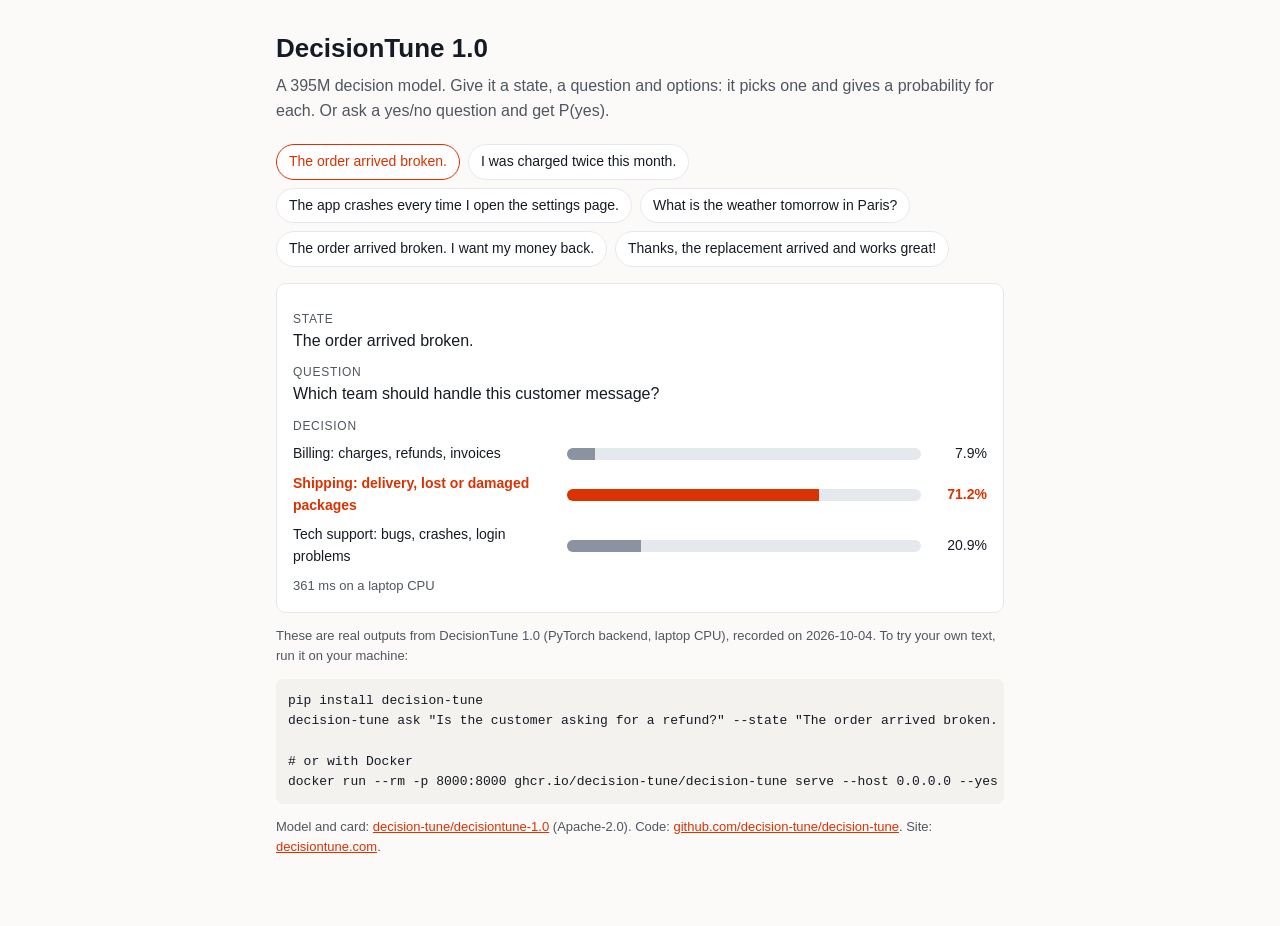
==== space-static/index.html @ bce98bd6 "Demo: no truncation on phones" ====
<!doctype html><html lang="en"><head><meta charset="utf-8">
<meta name="viewport" content="width=device-width,initial-scale=1">
<title>DecisionTune 1.0 Demo</title>
<style>
:root{--bg:#fbfaf8;--fg:#151b24;--muted:#4f5661;--line:#e5e8ec;--accent:#da3200;--card:#fff;--code:#f3f2ef}
*{box-sizing:border-box}body{margin:0;background:var(--bg);color:var(--fg);font:16px/1.55 -apple-system,BlinkMacSystemFont,"Segoe UI",Helvetica,Arial,sans-serif}
main{max-width:760px;margin:0 auto;padding:28px 16px 56px}h1{font-size:26px;margin:0 0 6px}
.sub{color:var(--muted);margin:0 0 20px}.tabs{display:flex;flex-wrap:wrap;gap:8px;margin:12px 0 16px}
.tabs button{text-align:left;border:1px solid var(--line);background:var(--card);border-radius:999px;padding:6px 12px;font:inherit;font-size:14px;cursor:pointer;color:var(--fg)}
.tabs button[aria-pressed=true]{border-color:var(--accent);color:var(--accent)}
.card{background:var(--card);border:1px solid var(--line);border-radius:10px;padding:16px}
.lbl{font-size:12px;text-transform:uppercase;letter-spacing:.06em;color:var(--muted);margin-top:10px}
.row{display:grid;grid-template-columns:minmax(90px,38%) 1fr 56px;gap:10px;align-items:center;margin:8px 0;font-size:14px}
.bar{height:12px;background:var(--line);border-radius:6px;overflow:hidden}.bar i{display:block;height:100%;background:#8a939f}
.row.top .bar i{background:var(--accent)}.row.top b{color:var(--accent)}.num{text-align:right;font-variant-numeric:tabular-nums}
pre{background:var(--code);padding:12px;border-radius:8px;overflow-x:auto;font-size:13px}a{color:var(--accent)}
.note{font-size:13px;color:var(--muted)}
@media(max-width:600px){pre{white-space:pre-wrap;overflow-wrap:anywhere}}
</style></head><body><main>
<h1>DecisionTune 1.0</h1>
<p class="sub">A 395M decision model. Give it a state, a question and options: it picks one and gives a probability for each. Or ask a yes/no question and get P(yes).</p>
<div class="tabs" id="tabs" role="group" aria-label="Examples"></div>
<div class="card" id="out" aria-live="polite"></div>
<p class="note">These are real outputs from DecisionTune 1.0 (PyTorch backend, laptop CPU), recorded on 2026-10-04. To try your own text, run it on your machine:</p>
<pre>pip install decision-tune
decision-tune ask "Is the customer asking for a refund?" --state "The order arrived broken. I want my money back."

# or with Docker
docker run --rm -p 8000:8000 ghcr.io/decision-tune/decision-tune serve --host 0.0.0.0 --yes</pre>
<p class="note">Model and card: <a href="https://huggingface.co/decision-tune/decisiontune-1.0">decision-tune/decisiontune-1.0</a> (Apache-2.0). Code: <a href="https://github.com/decision-tune/decision-tune">github.com/decision-tune/decision-tune</a>. Site: <a href="https://decisiontune.com">decisiontune.com</a>.</p>
</main>
<script>
const EX=[{"kind": "choose", "state": "The order arrived broken.", "question": "Which team should handle this customer message?", "options": {"billing": "Billing: charges, refunds, invoices", "shipping": "Shipping: delivery, lost or damaged packages", "tech": "Tech support: bugs, crashes, login problems"}, "result": {"choice": "shipping", "probabilities": {"billing": 0.07933719498194301, "shipping": 0.7119619864162109, "tech": 0.20870081860184608}, "confidence": 0.7119619864162109}, "ms": 361}, {"kind": "choose", "state": "I was charged twice this month.", "question": "Which team should handle this customer message?", "options": {"billing": "Billing: charges, refunds, invoices", "shipping": "Shipping: delivery, lost or damaged packages", "tech": "Tech support: bugs, crashes, login problems"}, "result": {"choice": "billing", "probabilities": {"billing": 0.9767103099166875, "shipping": 0.01507693381781696, "tech": 0.008212756265495565}, "confidence": 0.9767103099166875}, "ms": 353}, {"kind": "choose", "state": "The app crashes every time I open the settings page.", "question": "Which team should handle this customer message?", "options": {"billing": "Billing: charges, refunds, invoices", "shipping": "Shipping: delivery, lost or damaged packages", "tech": "Tech support: bugs, crashes, login problems"}, "result": {"choice": "tech", "probabilities": {"billing": 0.0582407291652671, "shipping": 0.05931008510958002, "tech": 0.882449185725153}, "confidence": 0.882449185725153}, "ms": 371}, {"kind": "choose", "state": "What is the weather tomorrow in Paris?", "question": "Which tool should be called?", "options": {"get_weather": "get_weather: forecast for a city and date", "send_email": "send_email: send an email to a contact", "create_calendar_event": "create_calendar_event: add an event to the calendar"}, "result": {"choice": "get_weather", "probabilities": {"get_weather": 0.9977329209108146, "send_email": 0.0012514958067585407, "create_calendar_event": 0.0010155832824267793}, "confidence": 0.9977329209108146}, "ms": 342}, {"kind": "yes_no", "state": "The order arrived broken. I want my money back.", "question": "Is the customer asking for a refund?", "options": null, "result": {"p_yes": 0.9960206302572099}, "ms": 237}, {"kind": "yes_no", "state": "Thanks, the replacement arrived and works great!", "question": "Is the customer asking for a refund?", "options": null, "result": {"p_yes": 0.0016186048328875886}, "ms": 237}];
const esc=s=>String(s).replace(/[&<>"]/g,c=>({"&":"&amp;","<":"&lt;",">":"&gt;",'"':"&quot;"}[c]));
const tabs=document.getElementById("tabs"),out=document.getElementById("out");
function show(i){
  [...tabs.children].forEach((b,j)=>b.setAttribute("aria-pressed",j===i));
  const e=EX[i];let rows;
  if(e.kind==="choose"){const p=e.result.probabilities;const best=e.result.choice;
    rows=Object.keys(p).map(k=>`<div class="row${k===best?" top":""}"><span>${k===best?"<b>"+esc(e.options[k])+"</b>":esc(e.options[k])}</span><span class="bar"><i style="width:${(100*p[k]).toFixed(1)}%"></i></span><span class="num">${k===best?"<b>"+(100*p[k]).toFixed(1)+"%</b>":(100*p[k]).toFixed(1)+"%"}</span></div>`).join("");}
  else{const y=e.result.p_yes;const top=y>=0.5;
    rows=`<div class="row${top?" top":""}"><span>${top?"<b>yes</b>":"yes"}</span><span class="bar"><i style="width:${(100*y).toFixed(1)}%"></i></span><span class="num">${top?"<b>":""}${(100*y).toFixed(1)}%${top?"</b>":""}</span></div><div class="row${top?"":" top"}"><span>${top?"no":"<b>no</b>"}</span><span class="bar"><i style="width:${(100*(1-y)).toFixed(1)}%"></i></span><span class="num">${top?"":"<b>"}${(100*(1-y)).toFixed(1)}%${top?"":"</b>"}</span></div>`;}
  out.innerHTML=`<div class="lbl">State</div><div>${esc(e.state)}</div><div class="lbl">Question</div><div>${esc(e.question)}</div><div class="lbl">${e.kind==="choose"?"Decision":"P(yes)"}</div>${rows}<div class="note">${e.ms} ms on a laptop CPU</div>`;
}
EX.forEach((e,i)=>{const b=document.createElement("button");b.textContent=e.state;b.onclick=()=>show(i);tabs.appendChild(b);});
show(0);
</script></body></html>
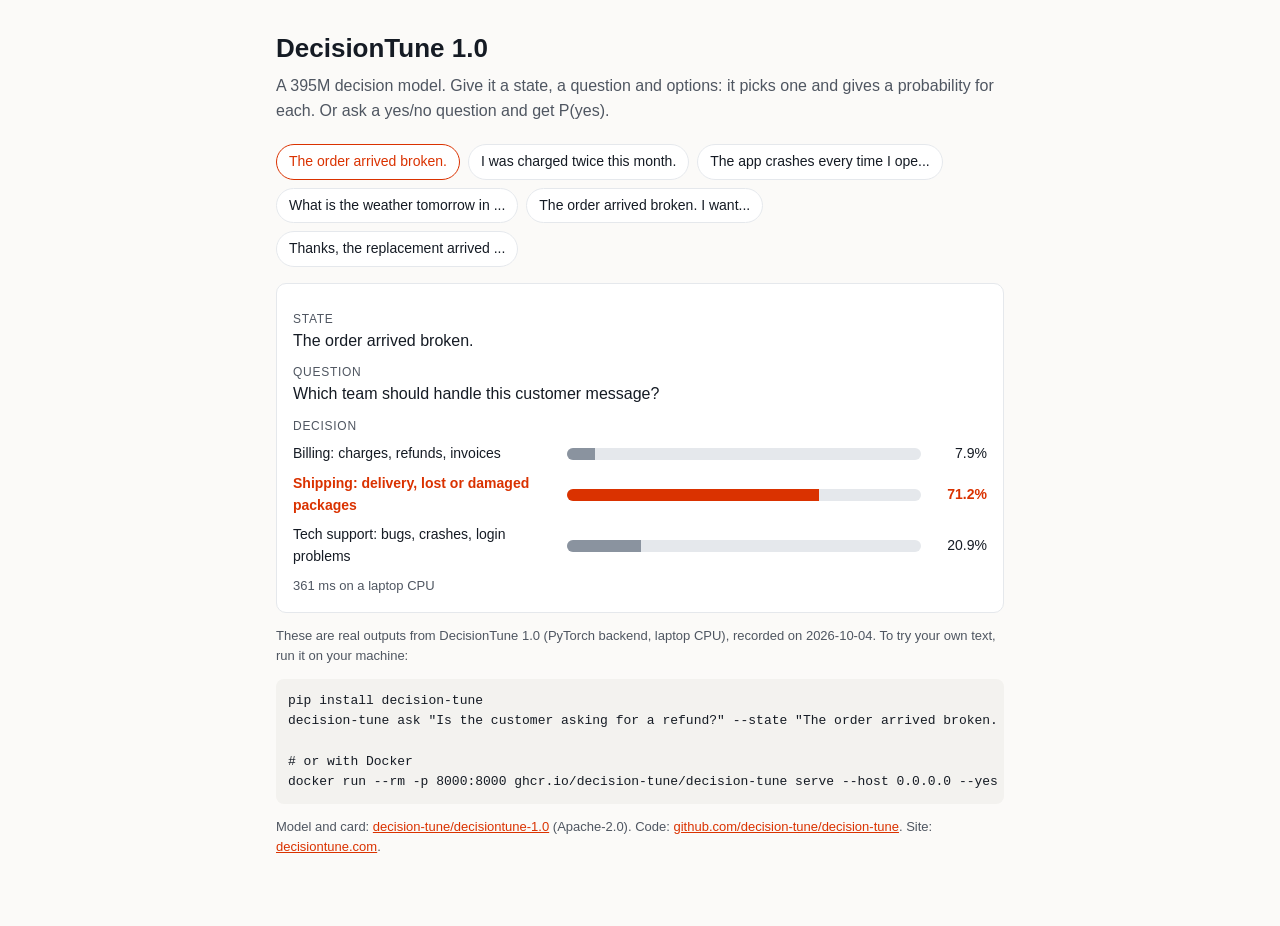
==== commit c5bb588c: "Static demo Space (recorded outputs); README demo link" ====
--- a/space-static/index.html
+++ b/space-static/index.html
@@ -6,7 +6,7 @@
 *{box-sizing:border-box}body{margin:0;background:var(--bg);color:var(--fg);font:16px/1.55 -apple-system,BlinkMacSystemFont,"Segoe UI",Helvetica,Arial,sans-serif}
 main{max-width:760px;margin:0 auto;padding:28px 16px 56px}h1{font-size:26px;margin:0 0 6px}
 .sub{color:var(--muted);margin:0 0 20px}.tabs{display:flex;flex-wrap:wrap;gap:8px;margin:12px 0 16px}
-.tabs button{text-align:left;border:1px solid var(--line);background:var(--card);border-radius:999px;padding:6px 12px;font:inherit;font-size:14px;cursor:pointer;color:var(--fg)}
+.tabs button{border:1px solid var(--line);background:var(--card);border-radius:999px;padding:6px 12px;font:inherit;font-size:14px;cursor:pointer;color:var(--fg)}
 .tabs button[aria-pressed=true]{border-color:var(--accent);color:var(--accent)}
 .card{background:var(--card);border:1px solid var(--line);border-radius:10px;padding:16px}
 .lbl{font-size:12px;text-transform:uppercase;letter-spacing:.06em;color:var(--muted);margin-top:10px}
@@ -15,7 +15,6 @@
 .row.top .bar i{background:var(--accent)}.row.top b{color:var(--accent)}.num{text-align:right;font-variant-numeric:tabular-nums}
 pre{background:var(--code);padding:12px;border-radius:8px;overflow-x:auto;font-size:13px}a{color:var(--accent)}
 .note{font-size:13px;color:var(--muted)}
-@media(max-width:600px){pre{white-space:pre-wrap;overflow-wrap:anywhere}}
 </style></head><body><main>
 <h1>DecisionTune 1.0</h1>
 <p class="sub">A 395M decision model. Give it a state, a question and options: it picks one and gives a probability for each. Or ask a yes/no question and get P(yes).</p>
@@ -42,6 +41,6 @@
     rows=`<div class="row${top?" top":""}"><span>${top?"<b>yes</b>":"yes"}</span><span class="bar"><i style="width:${(100*y).toFixed(1)}%"></i></span><span class="num">${top?"<b>":""}${(100*y).toFixed(1)}%${top?"</b>":""}</span></div><div class="row${top?"":" top"}"><span>${top?"no":"<b>no</b>"}</span><span class="bar"><i style="width:${(100*(1-y)).toFixed(1)}%"></i></span><span class="num">${top?"":"<b>"}${(100*(1-y)).toFixed(1)}%${top?"":"</b>"}</span></div>`;}
   out.innerHTML=`<div class="lbl">State</div><div>${esc(e.state)}</div><div class="lbl">Question</div><div>${esc(e.question)}</div><div class="lbl">${e.kind==="choose"?"Decision":"P(yes)"}</div>${rows}<div class="note">${e.ms} ms on a laptop CPU</div>`;
 }
-EX.forEach((e,i)=>{const b=document.createElement("button");b.textContent=e.state;b.onclick=()=>show(i);tabs.appendChild(b);});
+EX.forEach((e,i)=>{const b=document.createElement("button");b.textContent=e.state.length>34?e.state.slice(0,32)+"...":e.state;b.onclick=()=>show(i);tabs.appendChild(b);});
 show(0);
 </script></body></html>
